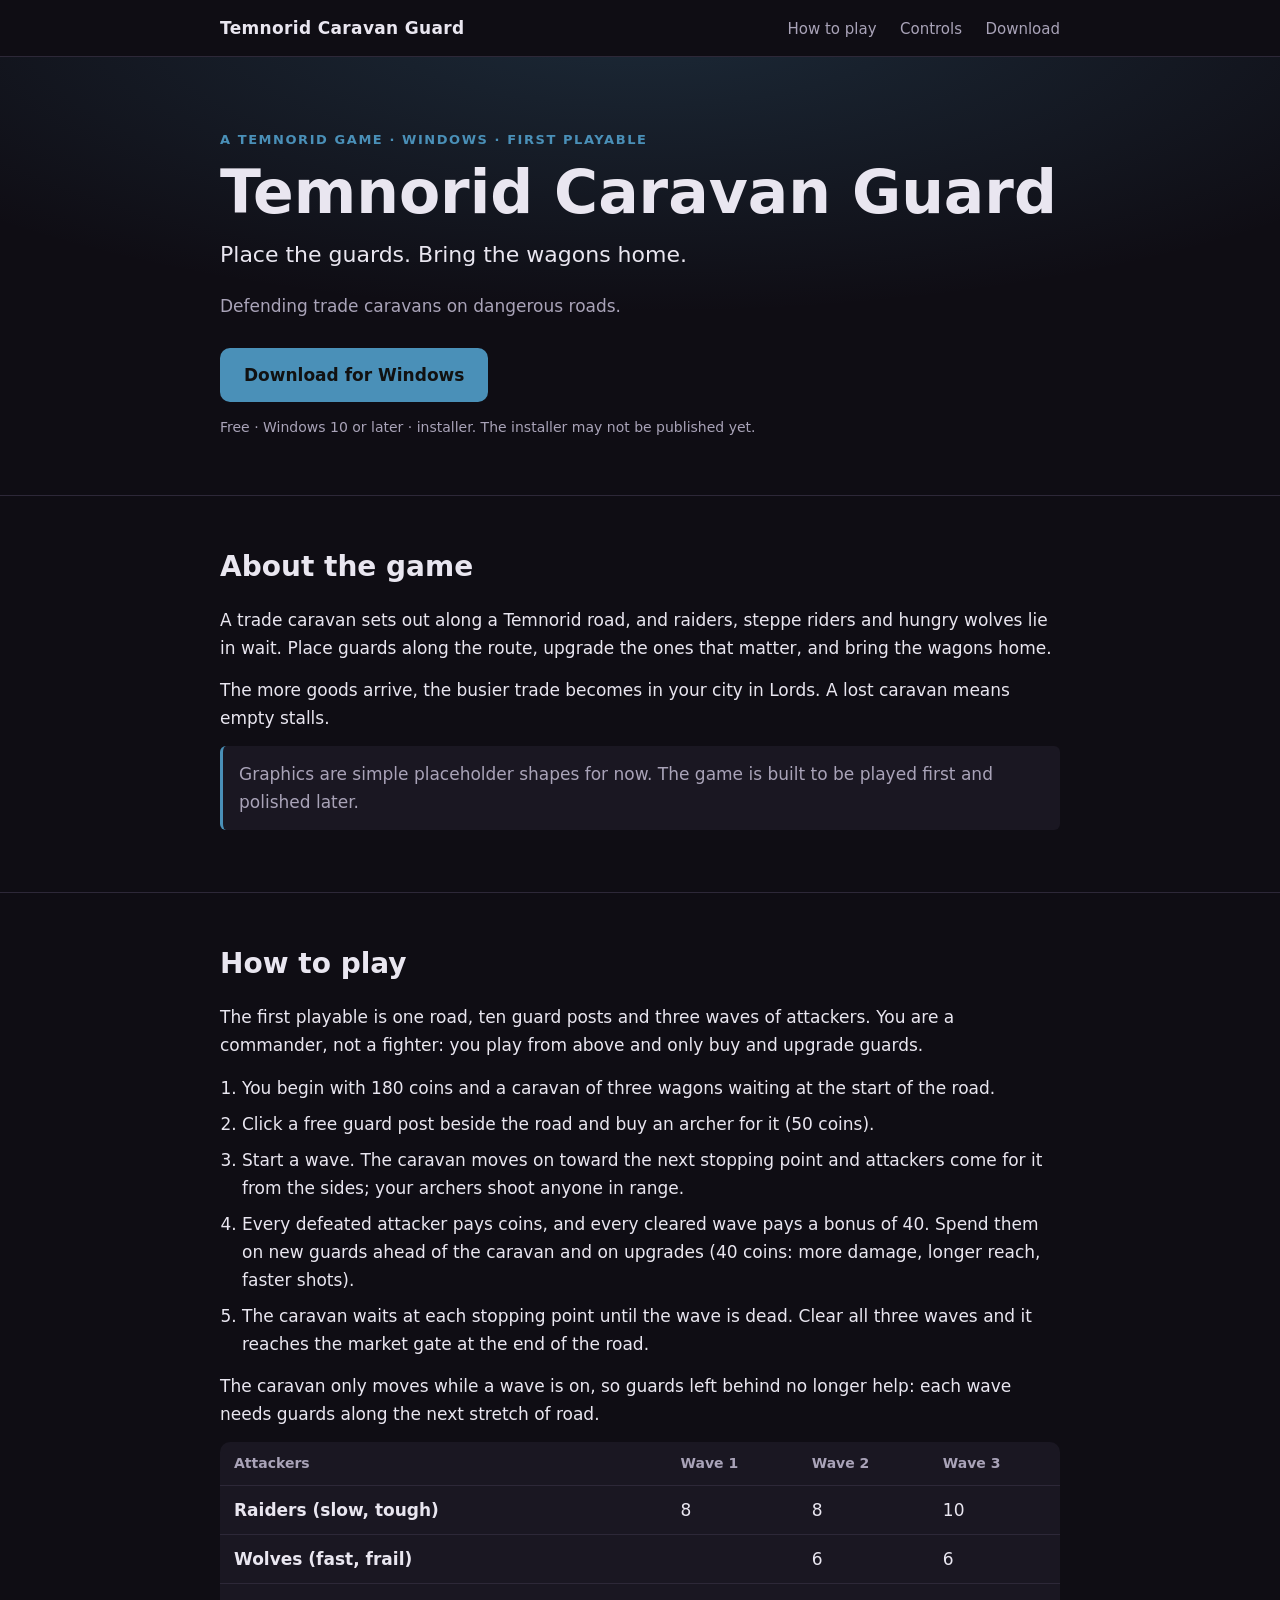
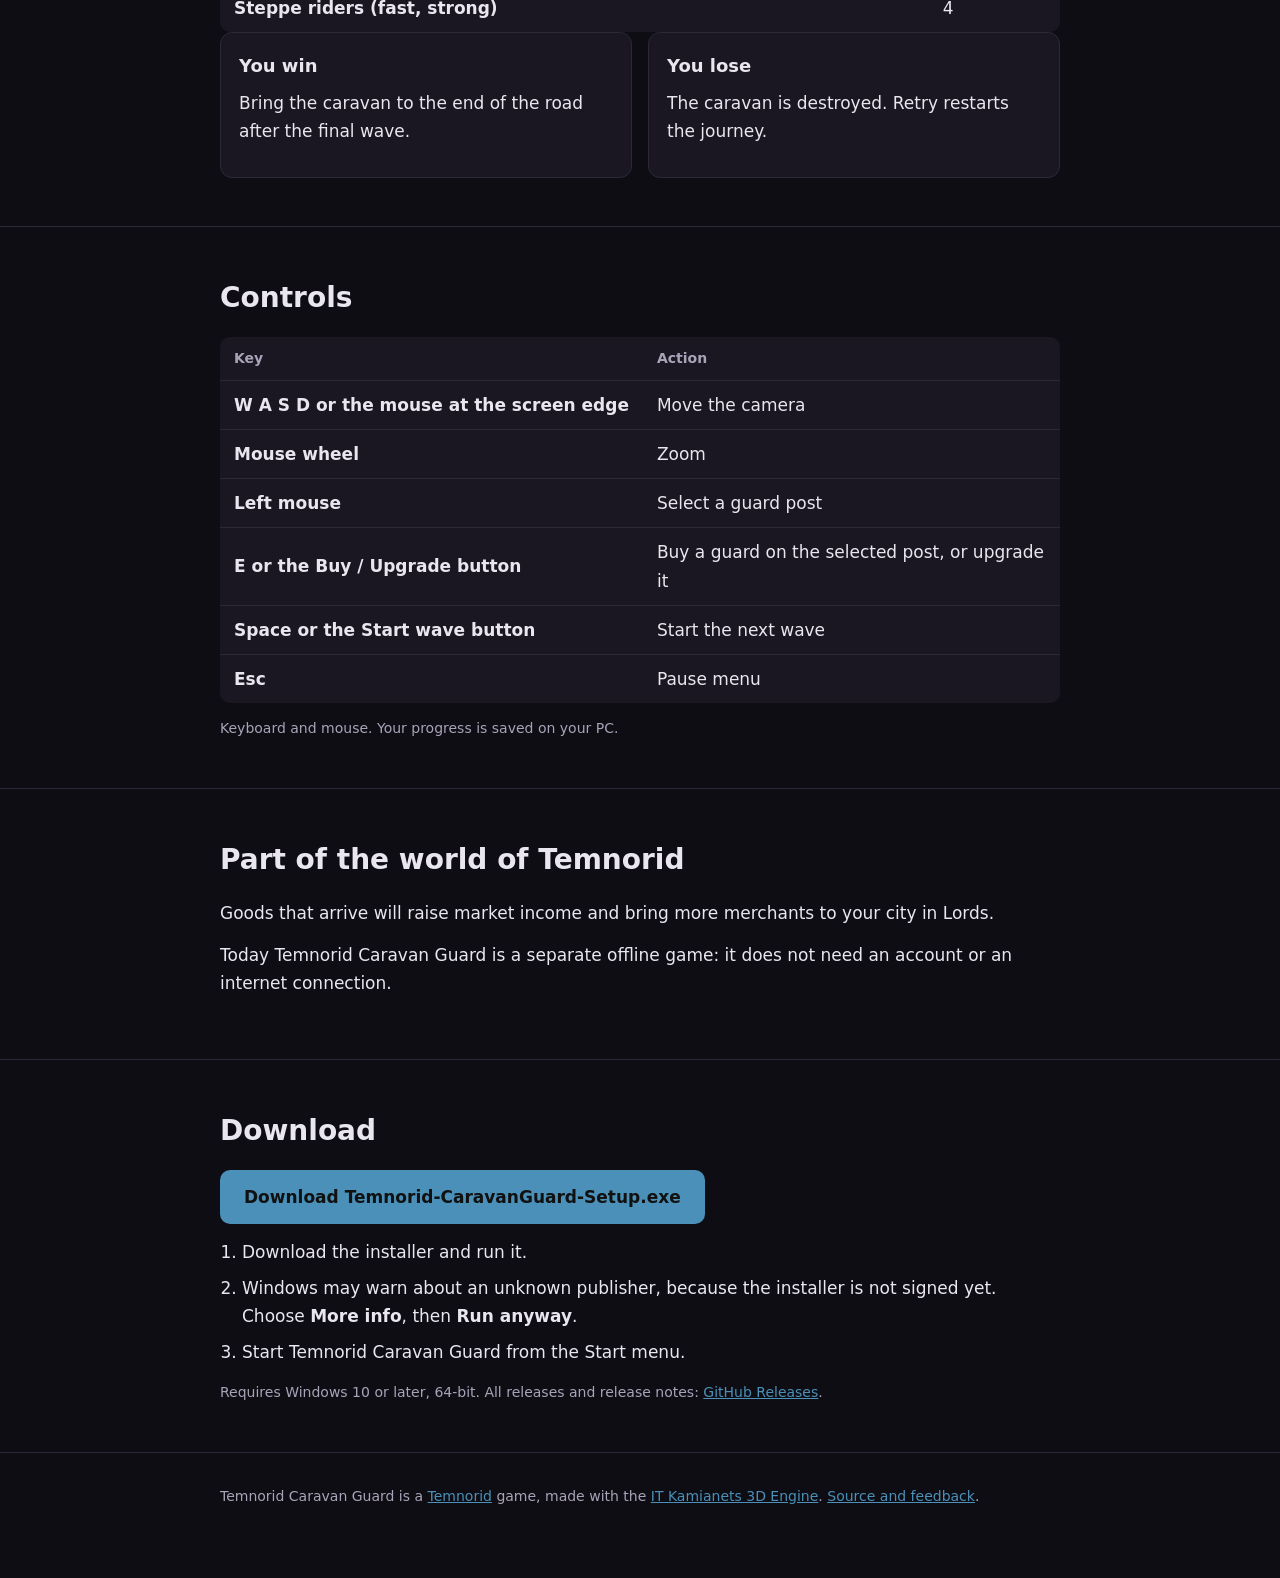
==== docs/index.html @ 2d2d74f9 "Initial release of Temnorid caravan-guard" ====
<!doctype html>
<html lang="en">
<head>
	<meta charset="utf-8">
	<meta name="viewport" content="width=device-width, initial-scale=1">
	<title>Temnorid Caravan Guard</title>
	<meta name="description" content="Temnorid Caravan Guard: A trade caravan sets out along a Temnorid road, and raiders, steppe riders and hungry wolves lie in wait. Place guards along the route, upgrade the ones that matter, and bring the wagons home.">
	<link rel="canonical" href="https://caravan-guard.temnorid.com/">
	<meta property="og:type" content="website">
	<meta property="og:title" content="Temnorid Caravan Guard">
	<meta property="og:description" content="Defending trade caravans on dangerous roads. Place the guards. Bring the wagons home.">
	<meta property="og:url" content="https://caravan-guard.temnorid.com/">
	<meta name="theme-color" content="#0f0d14">
	<style>
		:root { --accent: #4a90b8; --bg: #0f0d14; --panel: #1a1722; --line: #2d2838; --text: #e9e6f0; --muted: #a9a3b8; }
		* { box-sizing: border-box; }
		html { scroll-behavior: smooth; }
		body { margin: 0; background: var(--bg); color: var(--text); font: 17px/1.65 system-ui, -apple-system, "Segoe UI", Roboto, sans-serif; }
		a { color: var(--accent); }
		.wrap { max-width: 880px; margin: 0 auto; padding: 0 20px; }
		header.site { border-bottom: 1px solid var(--line); }
		header.site .wrap { display: flex; align-items: center; justify-content: space-between; padding-top: 14px; padding-bottom: 14px; }
		.brand { font-weight: 700; color: var(--text); text-decoration: none; letter-spacing: .02em; }
		nav a { margin-left: 18px; color: var(--muted); text-decoration: none; font-size: 15px; }
		nav a:hover { color: var(--text); }
		.hero { padding: 72px 0 56px; border-bottom: 1px solid var(--line); background: radial-gradient(900px 300px at 50% -10%, color-mix(in srgb, var(--accent) 22%, transparent), transparent); }
		.eyebrow { color: var(--accent); font-weight: 700; letter-spacing: .12em; text-transform: uppercase; font-size: 13px; margin: 0 0 10px; }
		h1 { font-size: clamp(36px, 7vw, 60px); line-height: 1.08; margin: 0 0 12px; }
		.tagline { font-size: 22px; color: var(--text); margin: 0 0 18px; }
		.lead { color: var(--muted); max-width: 640px; margin: 0 0 28px; }
		.btn { display: inline-block; background: var(--accent); color: #111; font-weight: 700; padding: 13px 24px; border-radius: 10px; text-decoration: none; }
		.btn:hover { filter: brightness(1.1); }
		.fine { color: var(--muted); font-size: 14px; margin: 14px 0 0; }
		section { padding: 48px 0; border-bottom: 1px solid var(--line); }
		h2 { font-size: 28px; margin: 0 0 16px; }
		h3 { font-size: 18px; margin: 28px 0 8px; }
		p { margin: 0 0 14px; }
		ol, ul { padding-left: 22px; margin: 0 0 14px; }
		li { margin-bottom: 8px; }
		table { width: 100%; border-collapse: collapse; background: var(--panel); border-radius: 10px; overflow: hidden; }
		th, td { text-align: left; padding: 10px 14px; border-bottom: 1px solid var(--line); }
		th { color: var(--muted); font-weight: 600; font-size: 14px; }
		tr:last-child td { border-bottom: 0; }
		td:first-child { white-space: nowrap; font-weight: 600; }
		.cards { display: grid; gap: 16px; grid-template-columns: repeat(auto-fit, minmax(240px, 1fr)); }
		.card { background: var(--panel); border: 1px solid var(--line); border-radius: 12px; padding: 18px; }
		.card h3 { margin-top: 0; }
		.note { background: var(--panel); border-left: 3px solid var(--accent); padding: 14px 16px; border-radius: 6px; color: var(--muted); }
		footer { padding: 32px 0 56px; color: var(--muted); font-size: 14px; }
		:focus-visible { outline: 2px solid var(--accent); outline-offset: 3px; }
		@media (max-width: 560px) { nav a:not(:last-child) { display: none; } }
	</style>
</head>
<body>
	<header class="site">
		<div class="wrap">
			<a class="brand" href="./">Temnorid Caravan Guard</a>
			<nav aria-label="Main">
				<a href="#play">How to play</a>
				<a href="#controls">Controls</a>
				<a href="#download">Download</a>
			</nav>
		</div>
	</header>

	<main>
		<div class="hero">
			<div class="wrap">
				<p class="eyebrow">A Temnorid game · Windows · first playable</p>
				<h1>Temnorid Caravan Guard</h1>
				<p class="tagline">Place the guards. Bring the wagons home.</p>
				<p class="lead">Defending trade caravans on dangerous roads.</p>
				<a class="btn" href="https://github.com/WebArtWork/caravan-guard.temnorid.com/releases/latest/download/Temnorid-CaravanGuard-Setup.exe">Download for Windows</a>
				<p class="fine">Free · Windows 10 or later · installer. The installer may not be published yet.</p>
			</div>
		</div>

		<section id="about">
			<div class="wrap">
				<h2>About the game</h2>
				<p>A trade caravan sets out along a Temnorid road, and raiders, steppe riders and hungry wolves lie in wait. Place guards along the route, upgrade the ones that matter, and bring the wagons home.</p>
				<p>The more goods arrive, the busier trade becomes in your city in Lords. A lost caravan means empty stalls.</p>
				<p class="note">Graphics are simple placeholder shapes for now. The game is built to be played first and polished later.</p>
			</div>
		</section>

		<section id="play">
			<div class="wrap">
				<h2>How to play</h2>
				<p>The first playable is one road, ten guard posts and three waves of attackers. You are a commander, not a fighter: you play from above and only buy and upgrade guards.</p>
				<ol>
						<li>You begin with 180 coins and a caravan of three wagons waiting at the start of the road.</li>
						<li>Click a free guard post beside the road and buy an archer for it (50 coins).</li>
						<li>Start a wave. The caravan moves on toward the next stopping point and attackers come for it from the sides; your archers shoot anyone in range.</li>
						<li>Every defeated attacker pays coins, and every cleared wave pays a bonus of 40. Spend them on new guards ahead of the caravan and on upgrades (40 coins: more damage, longer reach, faster shots).</li>
						<li>The caravan waits at each stopping point until the wave is dead. Clear all three waves and it reaches the market gate at the end of the road.</li>
					</ol>
					<p>The caravan only moves while a wave is on, so guards left behind no longer help: each wave needs guards along the next stretch of road.</p>
					<table>
						<thead><tr><th>Attackers</th><th>Wave 1</th><th>Wave 2</th><th>Wave 3</th></tr></thead>
						<tbody>
							<tr><td>Raiders (slow, tough)</td><td>8</td><td>8</td><td>10</td></tr>
							<tr><td>Wolves (fast, frail)</td><td></td><td>6</td><td>6</td></tr>
							<tr><td>Steppe riders (fast, strong)</td><td></td><td></td><td>4</td></tr>
						</tbody>
					</table>
				<div class="cards">
					<div class="card"><h3>You win</h3><p>Bring the caravan to the end of the road after the final wave.</p></div>
					<div class="card"><h3>You lose</h3><p>The caravan is destroyed. Retry restarts the journey.</p></div>
				</div>
			</div>
		</section>

		<section id="controls">
			<div class="wrap">
				<h2>Controls</h2>
				<table>
					<thead><tr><th>Key</th><th>Action</th></tr></thead>
					<tbody>
						<tr><td>W A S D or the mouse at the screen edge</td><td>Move the camera</td></tr>
						<tr><td>Mouse wheel</td><td>Zoom</td></tr>
						<tr><td>Left mouse</td><td>Select a guard post</td></tr>
							<tr><td>E or the Buy / Upgrade button</td><td>Buy a guard on the selected post, or upgrade it</td></tr>
						<tr><td>Space or the Start wave button</td><td>Start the next wave</td></tr>
						<tr><td>Esc</td><td>Pause menu</td></tr>
					</tbody>
				</table>
				<p class="fine">Keyboard and mouse. Your progress is saved on your PC.</p>
			</div>
		</section>

		<section id="lords">
			<div class="wrap">
				<h2>Part of the world of Temnorid</h2>
				<p>Goods that arrive will raise market income and bring more merchants to your city in Lords.</p>
				<p>Today Temnorid Caravan Guard is a separate offline game: it does not need an account or an internet connection.</p>
			</div>
		</section>

		<section id="download">
			<div class="wrap">
				<h2>Download</h2>
				<p><a class="btn" href="https://github.com/WebArtWork/caravan-guard.temnorid.com/releases/latest/download/Temnorid-CaravanGuard-Setup.exe">Download Temnorid-CaravanGuard-Setup.exe</a></p>
				<ol>
					<li>Download the installer and run it.</li>
					<li>Windows may warn about an unknown publisher, because the installer is not signed yet. Choose <strong>More info</strong>, then <strong>Run anyway</strong>.</li>
					<li>Start Temnorid Caravan Guard from the Start menu.</li>
				</ol>
				<p class="fine">Requires Windows 10 or later, 64-bit. All releases and release notes: <a href="https://github.com/WebArtWork/caravan-guard.temnorid.com/releases">GitHub Releases</a>.</p>
			</div>
		</section>
	</main>

	<footer>
		<div class="wrap">
			<p>Temnorid Caravan Guard is a <a href="https://temnorid.com">Temnorid</a> game, made with the <a href="https://3d.itkamianets.com">IT Kamianets 3D Engine</a>. <a href="https://github.com/WebArtWork/caravan-guard.temnorid.com">Source and feedback</a>.</p>
		</div>
	</footer>
</body>
</html>
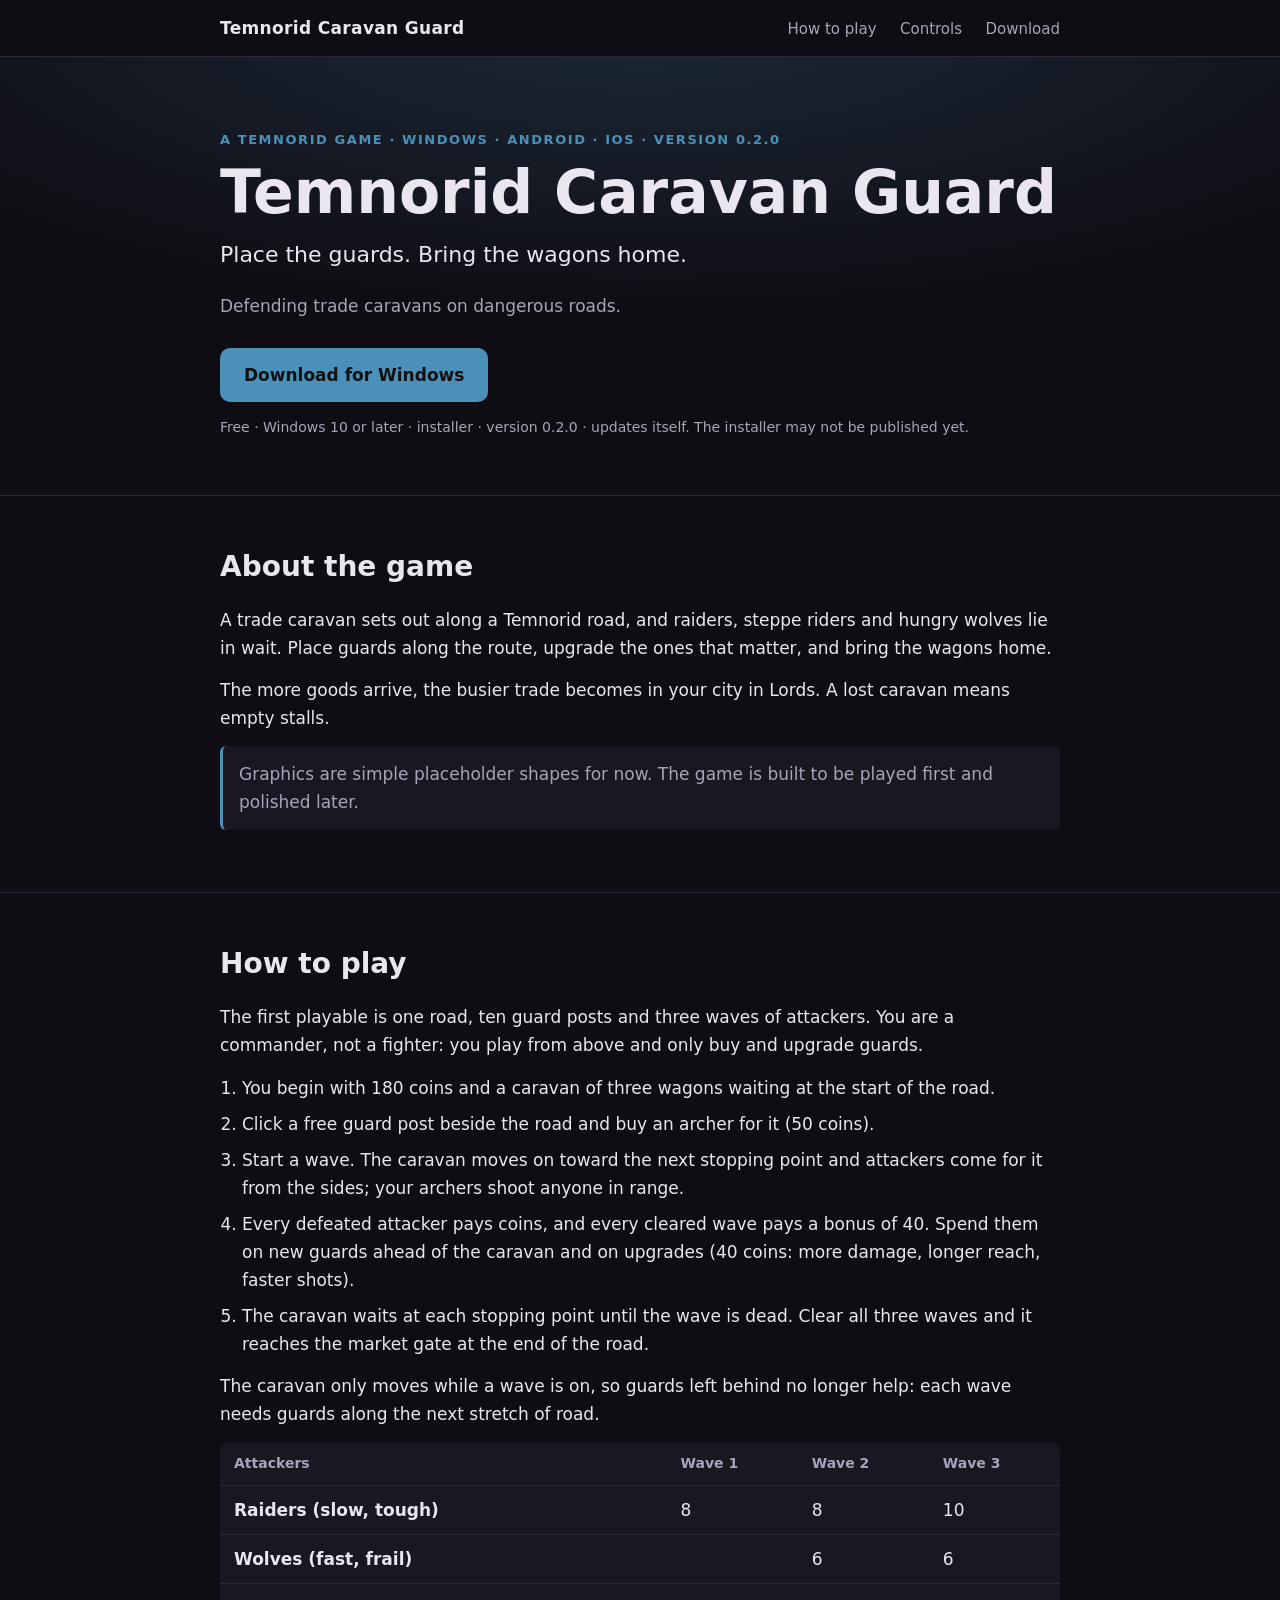
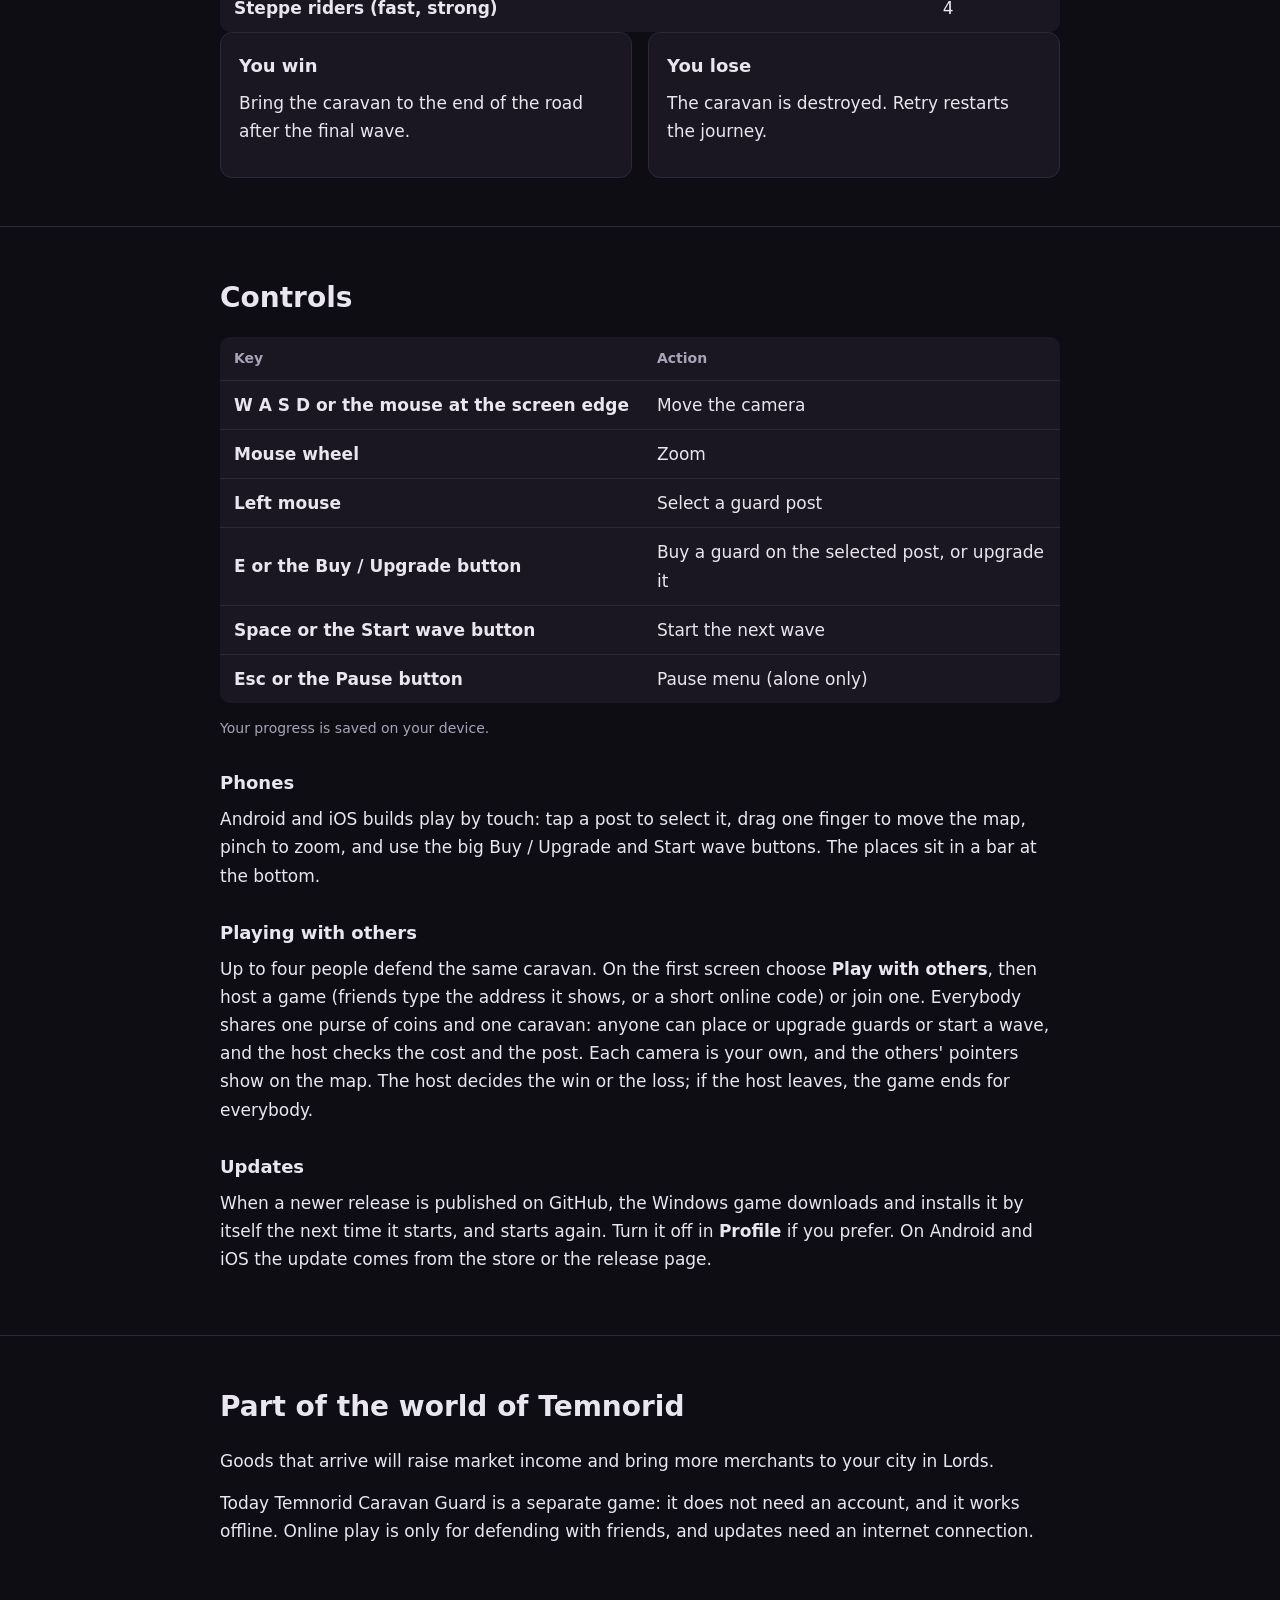
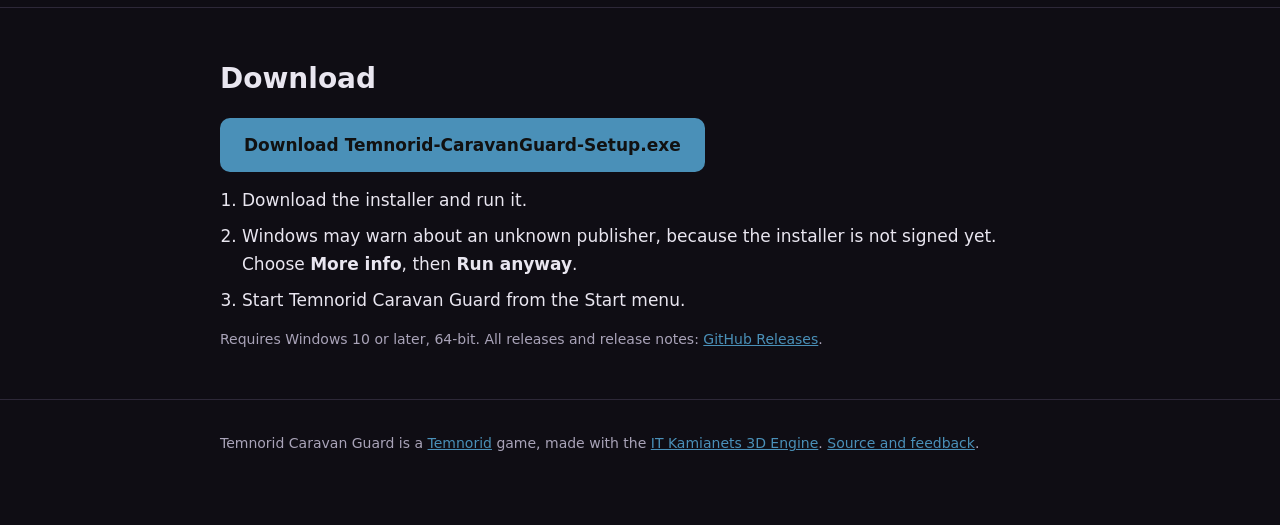
==== commit f411b89d: "0.2.0: Lords-style Boot, Menu and in-game bars, online play with others, touch controls for phones, " ====
--- a/docs/index.html
+++ b/docs/index.html
@@ -66,12 +66,12 @@
 	<main>
 		<div class="hero">
 			<div class="wrap">
-				<p class="eyebrow">A Temnorid game · Windows · first playable</p>
+				<p class="eyebrow">A Temnorid game · Windows · Android · iOS · version 0.2.0</p>
 				<h1>Temnorid Caravan Guard</h1>
 				<p class="tagline">Place the guards. Bring the wagons home.</p>
 				<p class="lead">Defending trade caravans on dangerous roads.</p>
 				<a class="btn" href="https://github.com/WebArtWork/caravan-guard.temnorid.com/releases/latest/download/Temnorid-CaravanGuard-Setup.exe">Download for Windows</a>
-				<p class="fine">Free · Windows 10 or later · installer. The installer may not be published yet.</p>
+				<p class="fine">Free · Windows 10 or later · installer · version 0.2.0 · updates itself. The installer may not be published yet.</p>
 			</div>
 		</div>
 
@@ -122,10 +122,16 @@
 						<tr><td>Left mouse</td><td>Select a guard post</td></tr>
 							<tr><td>E or the Buy / Upgrade button</td><td>Buy a guard on the selected post, or upgrade it</td></tr>
 						<tr><td>Space or the Start wave button</td><td>Start the next wave</td></tr>
-						<tr><td>Esc</td><td>Pause menu</td></tr>
+						<tr><td>Esc or the Pause button</td><td>Pause menu (alone only)</td></tr>
 					</tbody>
 				</table>
-				<p class="fine">Keyboard and mouse. Your progress is saved on your PC.</p>
+				<p class="fine">Your progress is saved on your device.</p>
+				<h3>Phones</h3>
+				<p>Android and iOS builds play by touch: tap a post to select it, drag one finger to move the map, pinch to zoom, and use the big Buy / Upgrade and Start wave buttons. The places sit in a bar at the bottom.</p>
+				<h3>Playing with others</h3>
+				<p>Up to four people defend the same caravan. On the first screen choose <strong>Play with others</strong>, then host a game (friends type the address it shows, or a short online code) or join one. Everybody shares one purse of coins and one caravan: anyone can place or upgrade guards or start a wave, and the host checks the cost and the post. Each camera is your own, and the others' pointers show on the map. The host decides the win or the loss; if the host leaves, the game ends for everybody.</p>
+				<h3>Updates</h3>
+				<p>When a newer release is published on GitHub, the Windows game downloads and installs it by itself the next time it starts, and starts again. Turn it off in <strong>Profile</strong> if you prefer. On Android and iOS the update comes from the store or the release page.</p>
 			</div>
 		</section>
 
@@ -133,7 +139,7 @@
 			<div class="wrap">
 				<h2>Part of the world of Temnorid</h2>
 				<p>Goods that arrive will raise market income and bring more merchants to your city in Lords.</p>
-				<p>Today Temnorid Caravan Guard is a separate offline game: it does not need an account or an internet connection.</p>
+				<p>Today Temnorid Caravan Guard is a separate game: it does not need an account, and it works offline. Online play is only for defending with friends, and updates need an internet connection.</p>
 			</div>
 		</section>
 
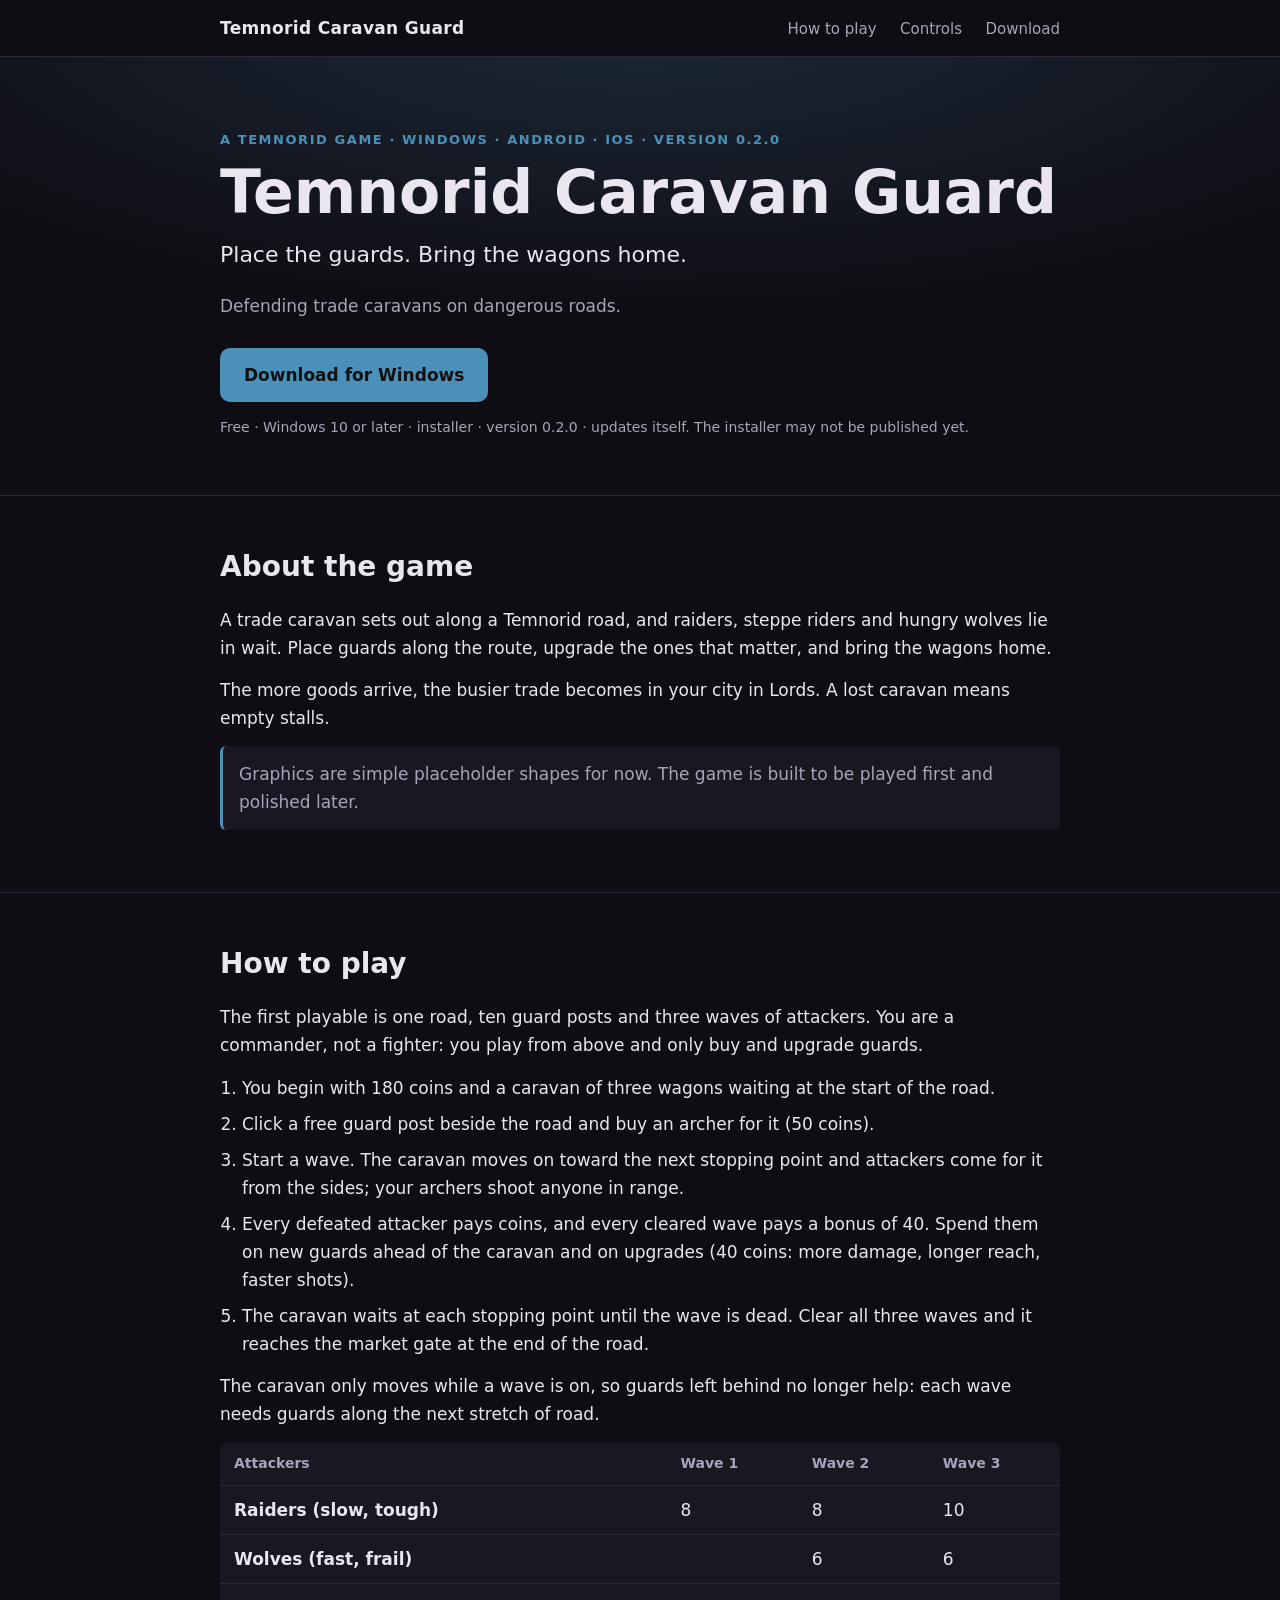
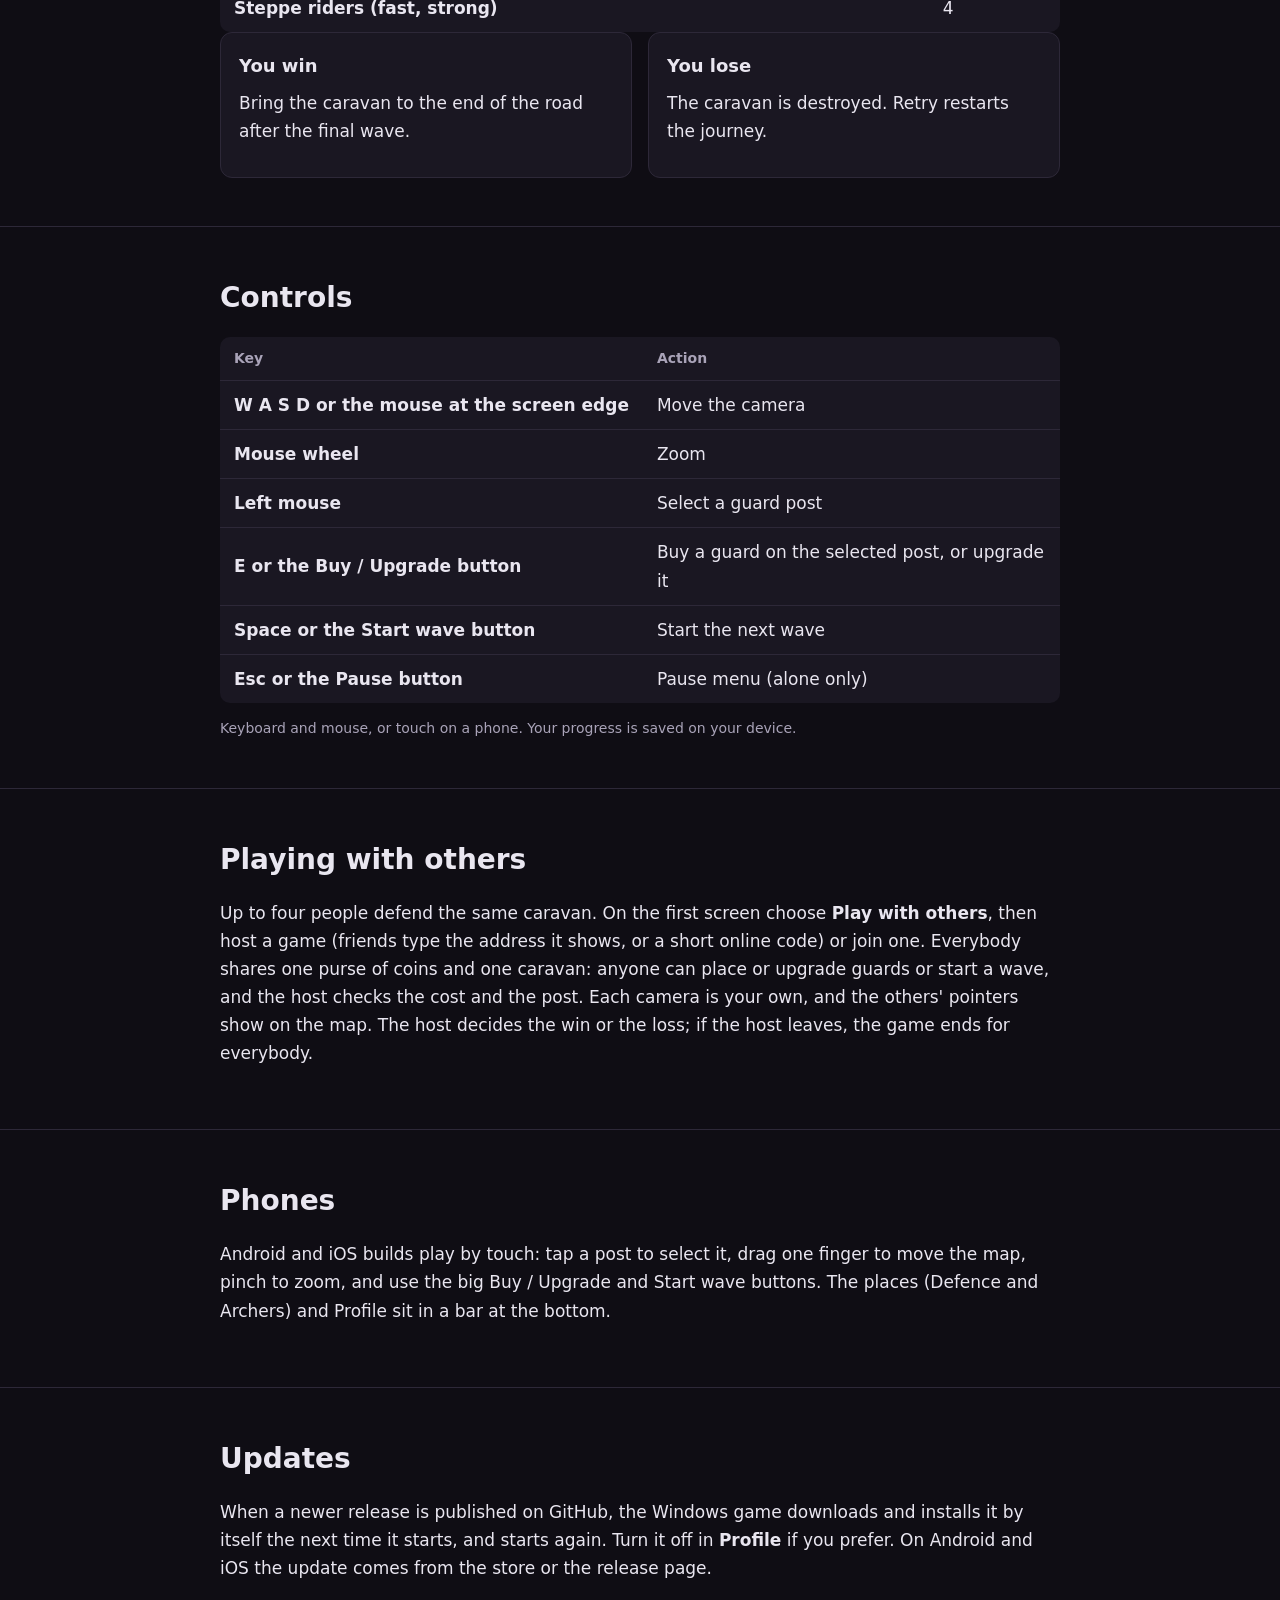
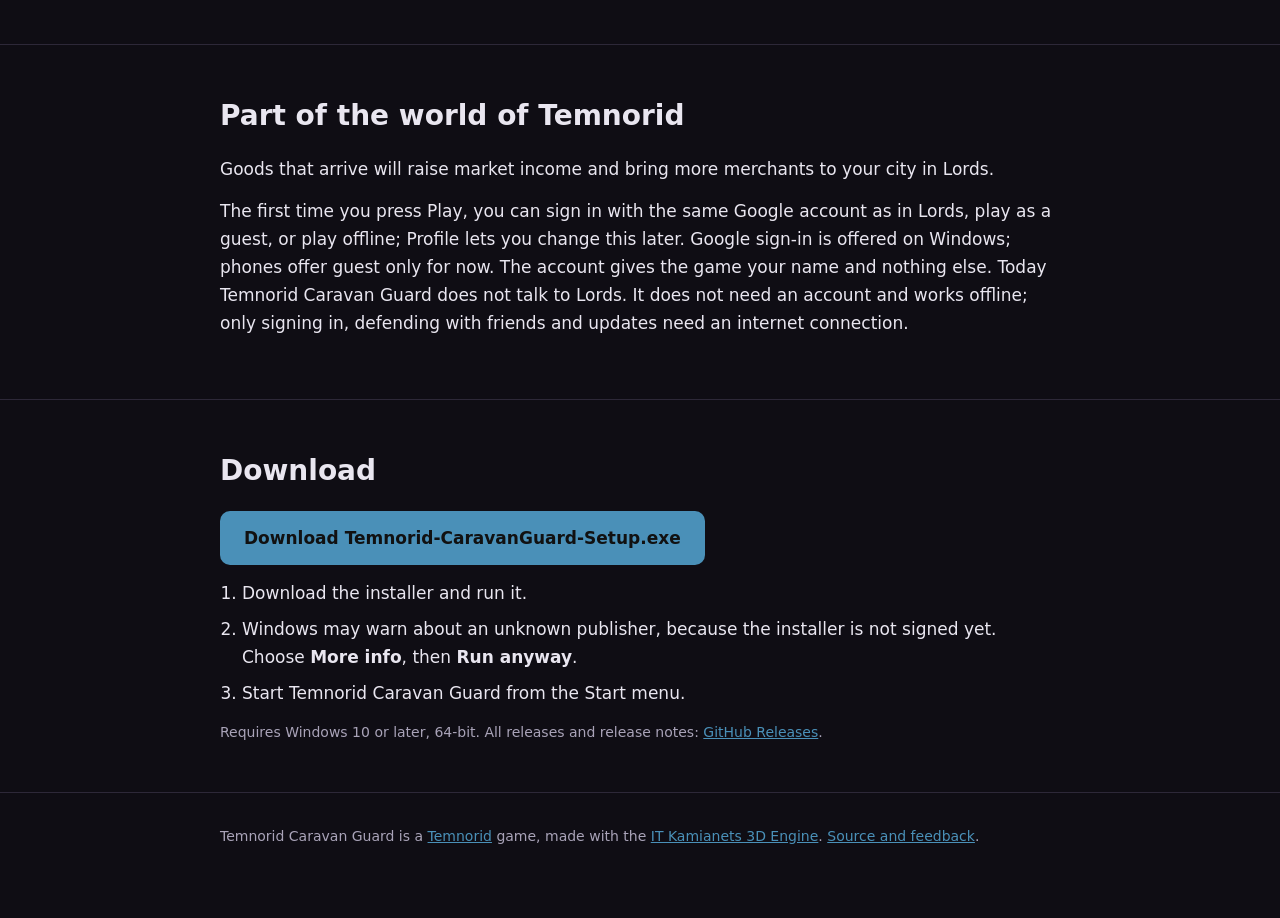
==== commit 8badac5a: "Docs page: describe the current menu, online play, phones, updates and sign-in" ====
--- a/docs/index.html
+++ b/docs/index.html
@@ -125,12 +125,27 @@
 						<tr><td>Esc or the Pause button</td><td>Pause menu (alone only)</td></tr>
 					</tbody>
 				</table>
-				<p class="fine">Your progress is saved on your device.</p>
-				<h3>Phones</h3>
-				<p>Android and iOS builds play by touch: tap a post to select it, drag one finger to move the map, pinch to zoom, and use the big Buy / Upgrade and Start wave buttons. The places sit in a bar at the bottom.</p>
-				<h3>Playing with others</h3>
+				<p class="fine">Keyboard and mouse, or touch on a phone. Your progress is saved on your device.</p>
+			</div>
+		</section>
+
+		<section id="others">
+			<div class="wrap">
+				<h2>Playing with others</h2>
 				<p>Up to four people defend the same caravan. On the first screen choose <strong>Play with others</strong>, then host a game (friends type the address it shows, or a short online code) or join one. Everybody shares one purse of coins and one caravan: anyone can place or upgrade guards or start a wave, and the host checks the cost and the post. Each camera is your own, and the others' pointers show on the map. The host decides the win or the loss; if the host leaves, the game ends for everybody.</p>
-				<h3>Updates</h3>
+			</div>
+		</section>
+
+		<section id="phones">
+			<div class="wrap">
+				<h2>Phones</h2>
+				<p>Android and iOS builds play by touch: tap a post to select it, drag one finger to move the map, pinch to zoom, and use the big Buy / Upgrade and Start wave buttons. The places (Defence and Archers) and Profile sit in a bar at the bottom.</p>
+			</div>
+		</section>
+
+		<section id="updates">
+			<div class="wrap">
+				<h2>Updates</h2>
 				<p>When a newer release is published on GitHub, the Windows game downloads and installs it by itself the next time it starts, and starts again. Turn it off in <strong>Profile</strong> if you prefer. On Android and iOS the update comes from the store or the release page.</p>
 			</div>
 		</section>
@@ -139,7 +154,7 @@
 			<div class="wrap">
 				<h2>Part of the world of Temnorid</h2>
 				<p>Goods that arrive will raise market income and bring more merchants to your city in Lords.</p>
-				<p>Today Temnorid Caravan Guard is a separate game: it does not need an account, and it works offline. Online play is only for defending with friends, and updates need an internet connection.</p>
+				<p>The first time you press Play, you can sign in with the same Google account as in Lords, play as a guest, or play offline; Profile lets you change this later. Google sign-in is offered on Windows; phones offer guest only for now. The account gives the game your name and nothing else. Today Temnorid Caravan Guard does not talk to Lords. It does not need an account and works offline; only signing in, defending with friends and updates need an internet connection.</p>
 			</div>
 		</section>
 
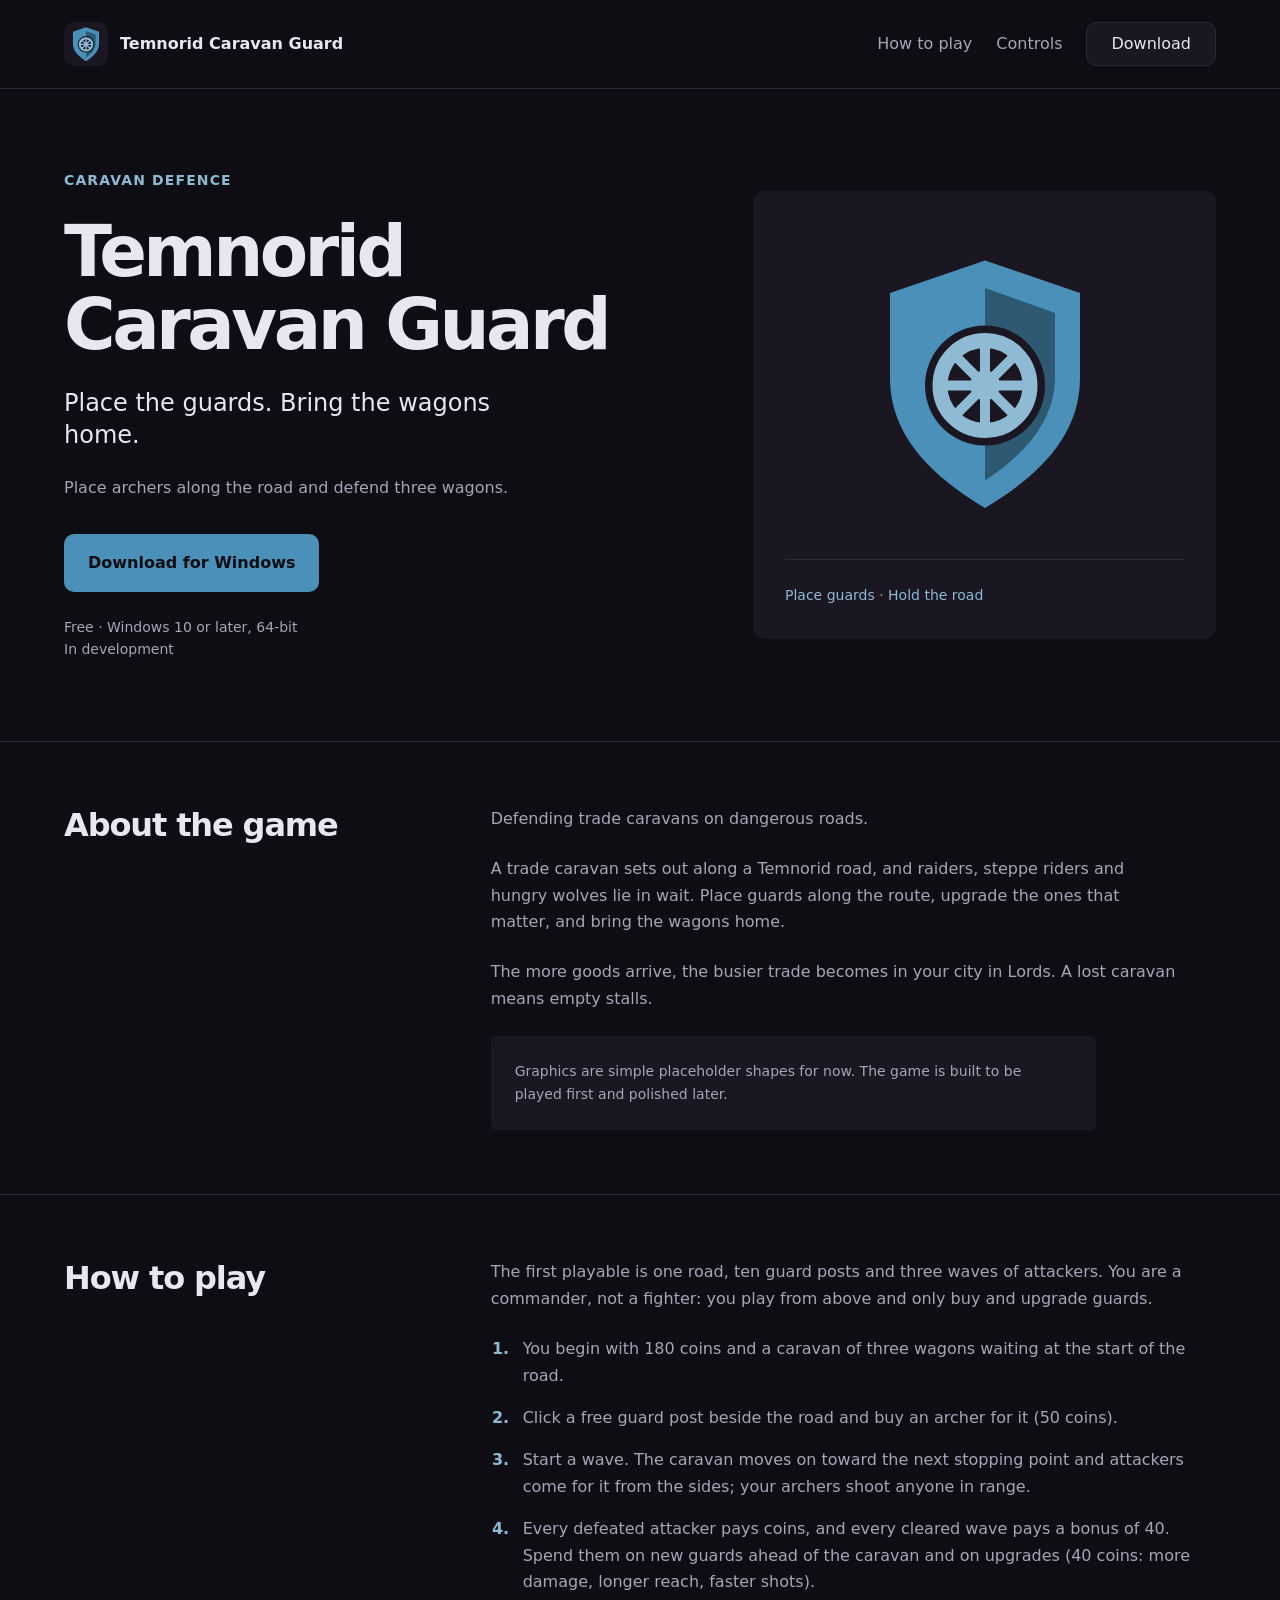
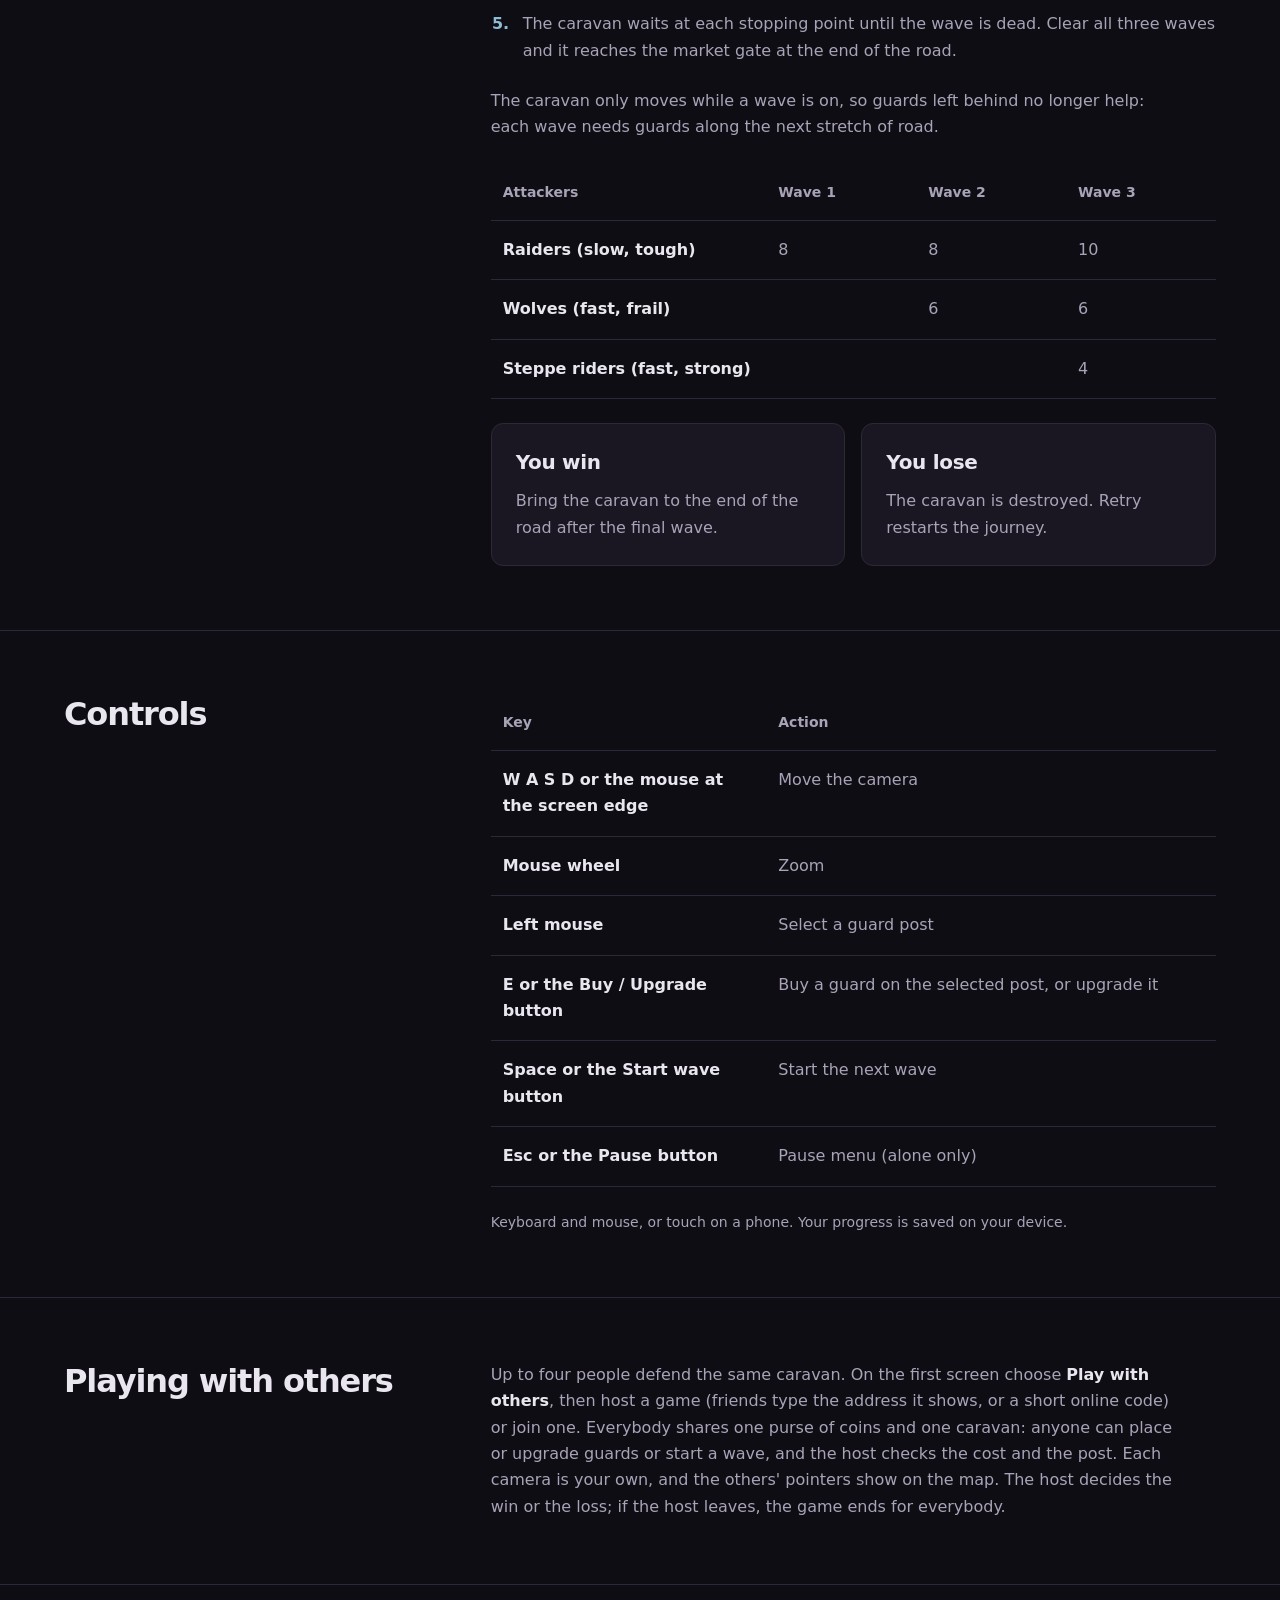
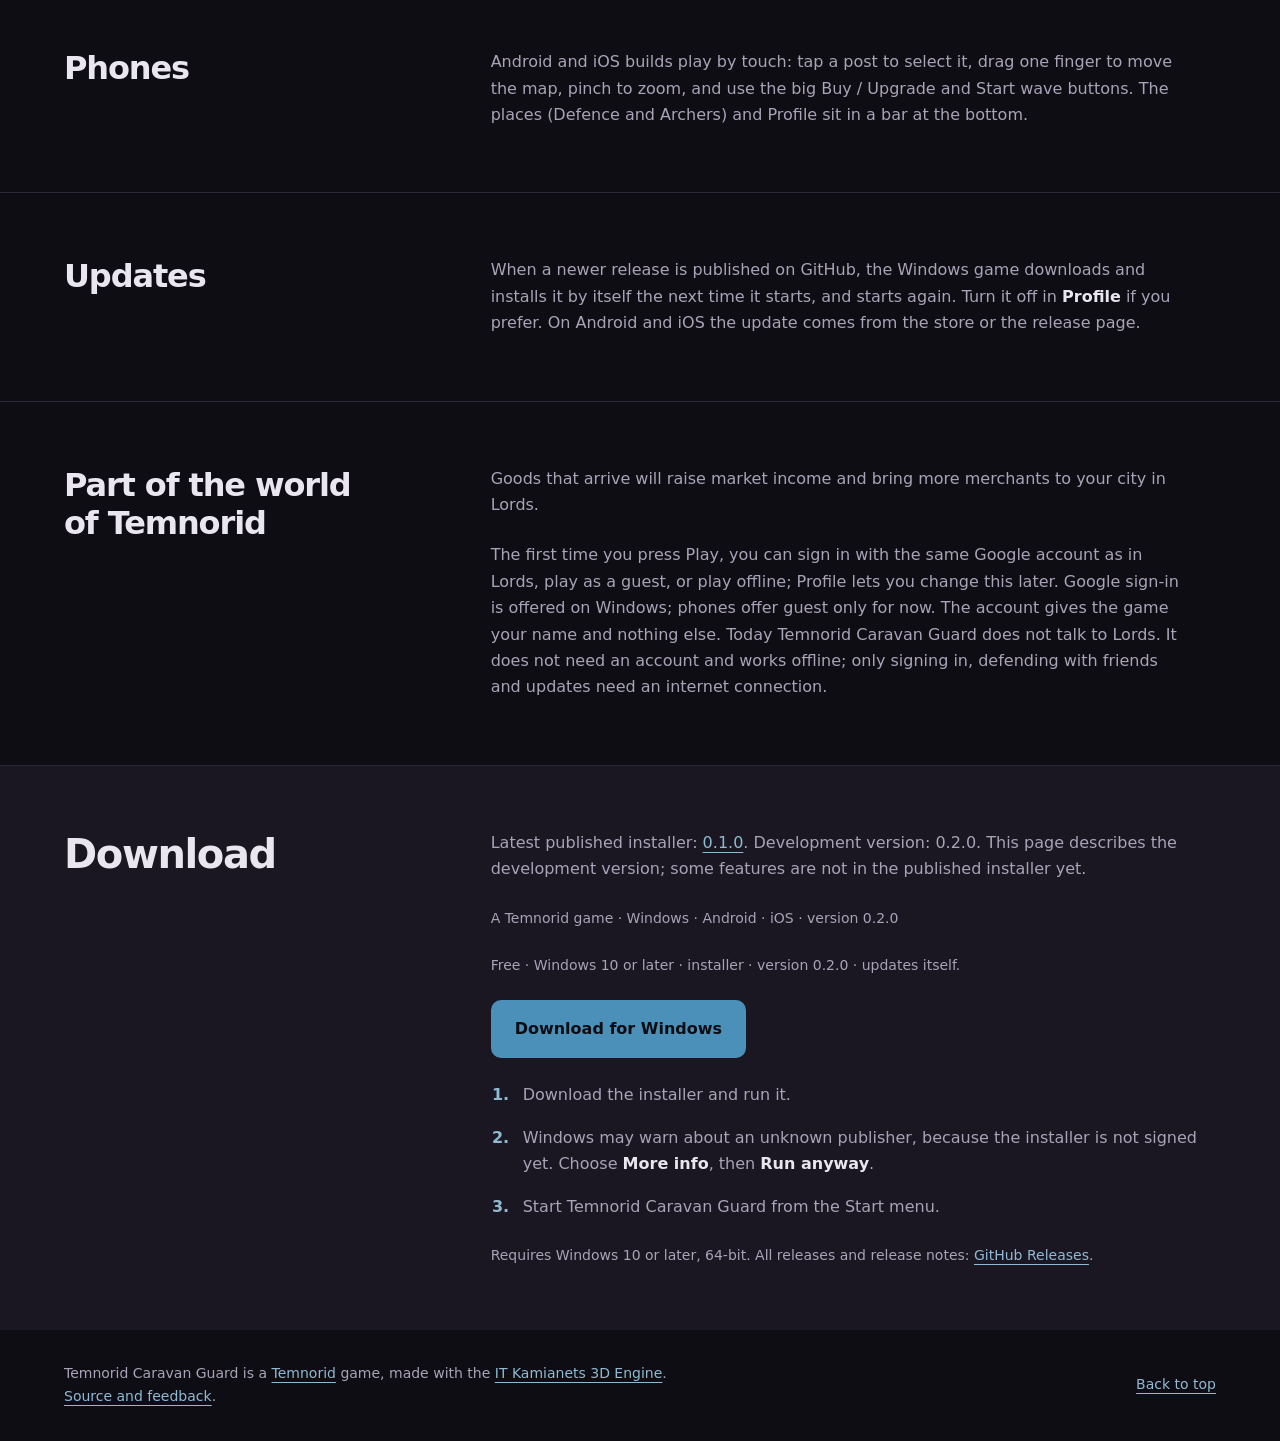
==== commit 45011ac8: "Improve caravan-guard website SEO, branding and responsive design" ====
--- a/docs/index.html
+++ b/docs/index.html
@@ -4,57 +4,95 @@
 	<meta charset="utf-8">
 	<meta name="viewport" content="width=device-width, initial-scale=1">
 	<title>Temnorid Caravan Guard</title>
-	<meta name="description" content="Temnorid Caravan Guard: A trade caravan sets out along a Temnorid road, and raiders, steppe riders and hungry wolves lie in wait. Place guards along the route, upgrade the ones that matter, and bring the wagons home.">
+	<meta name="description" content="Defend a trade caravan in Temnorid Caravan Guard. Place and upgrade archers along the road, survive three waves, and play alone or with friends.">
 	<link rel="canonical" href="https://caravan-guard.temnorid.com/">
+	<link rel="icon" href="/favicon.ico" sizes="16x16 32x32 48x48">
+	<link rel="icon" type="image/png" href="/favicon.png" sizes="48x48">
+	<link rel="icon" type="image/svg+xml" href="/favicon.svg" sizes="any">
+	<link rel="apple-touch-icon" href="/apple-touch-icon.png" sizes="180x180">
 	<meta property="og:type" content="website">
+	<meta property="og:site_name" content="Temnorid Caravan Guard">
 	<meta property="og:title" content="Temnorid Caravan Guard">
-	<meta property="og:description" content="Defending trade caravans on dangerous roads. Place the guards. Bring the wagons home.">
+	<meta property="og:description" content="Defend a trade caravan in Temnorid Caravan Guard. Place and upgrade archers along the road, survive three waves, and play alone or with friends.">
 	<meta property="og:url" content="https://caravan-guard.temnorid.com/">
+	<meta property="og:locale" content="en_US">
+	<meta property="og:image" content="https://caravan-guard.temnorid.com/seo-image.png">
+	<meta property="og:image:type" content="image/png">
+	<meta property="og:image:width" content="1200">
+	<meta property="og:image:height" content="630">
+	<meta property="og:image:alt" content="Temnorid Caravan Guard — Place guards · Hold the road">
+	<meta name="twitter:card" content="summary_large_image">
+	<meta name="twitter:title" content="Temnorid Caravan Guard">
+	<meta name="twitter:description" content="Defend a trade caravan in Temnorid Caravan Guard. Place and upgrade archers along the road, survive three waves, and play alone or with friends.">
+	<meta name="twitter:image" content="https://caravan-guard.temnorid.com/seo-image.png">
+	<meta name="twitter:image:alt" content="Temnorid Caravan Guard — Place guards · Hold the road">
 	<meta name="theme-color" content="#0f0d14">
-	<style>
-		:root { --accent: #4a90b8; --bg: #0f0d14; --panel: #1a1722; --line: #2d2838; --text: #e9e6f0; --muted: #a9a3b8; }
-		* { box-sizing: border-box; }
-		html { scroll-behavior: smooth; }
-		body { margin: 0; background: var(--bg); color: var(--text); font: 17px/1.65 system-ui, -apple-system, "Segoe UI", Roboto, sans-serif; }
-		a { color: var(--accent); }
-		.wrap { max-width: 880px; margin: 0 auto; padding: 0 20px; }
-		header.site { border-bottom: 1px solid var(--line); }
-		header.site .wrap { display: flex; align-items: center; justify-content: space-between; padding-top: 14px; padding-bottom: 14px; }
-		.brand { font-weight: 700; color: var(--text); text-decoration: none; letter-spacing: .02em; }
-		nav a { margin-left: 18px; color: var(--muted); text-decoration: none; font-size: 15px; }
-		nav a:hover { color: var(--text); }
-		.hero { padding: 72px 0 56px; border-bottom: 1px solid var(--line); background: radial-gradient(900px 300px at 50% -10%, color-mix(in srgb, var(--accent) 22%, transparent), transparent); }
-		.eyebrow { color: var(--accent); font-weight: 700; letter-spacing: .12em; text-transform: uppercase; font-size: 13px; margin: 0 0 10px; }
-		h1 { font-size: clamp(36px, 7vw, 60px); line-height: 1.08; margin: 0 0 12px; }
-		.tagline { font-size: 22px; color: var(--text); margin: 0 0 18px; }
-		.lead { color: var(--muted); max-width: 640px; margin: 0 0 28px; }
-		.btn { display: inline-block; background: var(--accent); color: #111; font-weight: 700; padding: 13px 24px; border-radius: 10px; text-decoration: none; }
-		.btn:hover { filter: brightness(1.1); }
-		.fine { color: var(--muted); font-size: 14px; margin: 14px 0 0; }
-		section { padding: 48px 0; border-bottom: 1px solid var(--line); }
-		h2 { font-size: 28px; margin: 0 0 16px; }
-		h3 { font-size: 18px; margin: 28px 0 8px; }
-		p { margin: 0 0 14px; }
-		ol, ul { padding-left: 22px; margin: 0 0 14px; }
-		li { margin-bottom: 8px; }
-		table { width: 100%; border-collapse: collapse; background: var(--panel); border-radius: 10px; overflow: hidden; }
-		th, td { text-align: left; padding: 10px 14px; border-bottom: 1px solid var(--line); }
-		th { color: var(--muted); font-weight: 600; font-size: 14px; }
-		tr:last-child td { border-bottom: 0; }
-		td:first-child { white-space: nowrap; font-weight: 600; }
-		.cards { display: grid; gap: 16px; grid-template-columns: repeat(auto-fit, minmax(240px, 1fr)); }
-		.card { background: var(--panel); border: 1px solid var(--line); border-radius: 12px; padding: 18px; }
-		.card h3 { margin-top: 0; }
-		.note { background: var(--panel); border-left: 3px solid var(--accent); padding: 14px 16px; border-radius: 6px; color: var(--muted); }
-		footer { padding: 32px 0 56px; color: var(--muted); font-size: 14px; }
-		:focus-visible { outline: 2px solid var(--accent); outline-offset: 3px; }
-		@media (max-width: 560px) { nav a:not(:last-child) { display: none; } }
-	</style>
+	<script type="application/ld+json">
+{
+  "@context": "https://schema.org",
+  "@graph": [
+    {
+      "@type": "WebSite",
+      "@id": "https://caravan-guard.temnorid.com/#website",
+      "name": "Temnorid Caravan Guard",
+      "url": "https://caravan-guard.temnorid.com/",
+      "inLanguage": "en",
+      "image": "https://caravan-guard.temnorid.com/seo-image.png",
+      "about": {
+        "@id": "https://caravan-guard.temnorid.com/#game"
+      }
+    },
+    {
+      "@type": "WebPage",
+      "@id": "https://caravan-guard.temnorid.com/#webpage",
+      "name": "Temnorid Caravan Guard",
+      "url": "https://caravan-guard.temnorid.com/",
+      "description": "Defend a trade caravan in Temnorid Caravan Guard. Place and upgrade archers along the road, survive three waves, and play alone or with friends.",
+      "isPartOf": {
+        "@id": "https://caravan-guard.temnorid.com/#website"
+      },
+      "about": {
+        "@id": "https://caravan-guard.temnorid.com/#game"
+      },
+      "primaryImageOfPage": {
+        "@type": "ImageObject",
+        "url": "https://caravan-guard.temnorid.com/seo-image.png",
+        "width": 1200,
+        "height": 630
+      }
+    },
+    {
+      "@type": "VideoGame",
+      "@id": "https://caravan-guard.temnorid.com/#game",
+      "name": "Temnorid Caravan Guard",
+      "url": "https://caravan-guard.temnorid.com/",
+      "description": "Defend a trade caravan in Temnorid Caravan Guard. Place and upgrade archers along the road, survive three waves, and play alone or with friends.",
+      "image": "https://caravan-guard.temnorid.com/seo-image.png",
+      "thumbnailUrl": "https://caravan-guard.temnorid.com/logo.png",
+      "genre": "Strategy",
+      "gamePlatform": "Windows",
+      "operatingSystem": "Windows 10 or later, 64-bit",
+      "softwareVersion": "0.1.0",
+      "downloadUrl": "https://github.com/WebArtWork/caravan-guard.temnorid.com/releases/latest/download/Temnorid-CaravanGuard-Setup.exe",
+      "releaseNotes": "https://github.com/WebArtWork/caravan-guard.temnorid.com/releases/tag/v0.1.0",
+      "isAccessibleForFree": true,
+      "inLanguage": "en",
+      "publisher": {
+        "@type": "Organization",
+        "name": "Temnorid",
+        "url": "https://temnorid.com/"
+      }
+    }
+  ]
+}
+</script>
+	<link rel="stylesheet" href="./site.css">
 </head>
 <body>
+<a class="skip-link" href="#main">Skip to content</a>
 	<header class="site">
 		<div class="wrap">
-			<a class="brand" href="./">Temnorid Caravan Guard</a>
+			<a class="brand" href="./"><img src="./logo.svg" alt="" width="44" height="44">Temnorid Caravan Guard</a>
 			<nav aria-label="Main">
 				<a href="#play">How to play</a>
 				<a href="#controls">Controls</a>
@@ -63,30 +101,23 @@
 		</div>
 	</header>
 
-	<main>
-		<div class="hero">
-			<div class="wrap">
-				<p class="eyebrow">A Temnorid game · Windows · Android · iOS · version 0.2.0</p>
+	<main id="main" tabindex="-1">
+		<div class="hero"><div class="wrap hero-grid"><div class="hero-copy">
+				<p class="eyebrow">Caravan defence</p>
 				<h1>Temnorid Caravan Guard</h1>
 				<p class="tagline">Place the guards. Bring the wagons home.</p>
-				<p class="lead">Defending trade caravans on dangerous roads.</p>
+				<p class="lead">Place archers along the road and defend three wagons.</p>
 				<a class="btn" href="https://github.com/WebArtWork/caravan-guard.temnorid.com/releases/latest/download/Temnorid-CaravanGuard-Setup.exe">Download for Windows</a>
-				<p class="fine">Free · Windows 10 or later · installer · version 0.2.0 · updates itself. The installer may not be published yet.</p>
-			</div>
-		</div>
+				<p class="fine">Free · Windows 10 or later, 64-bit<br>In development</p>
+			</div><figure class="brand-art"><img src="./logo.svg" alt="" width="1024" height="1024"><figcaption>Place guards · Hold the road</figcaption></figure></div></div>
 
-		<section id="about">
-			<div class="wrap">
-				<h2>About the game</h2>
+		<section id="about" aria-labelledby="about-title"><div class="wrap section-grid"><div class="section-intro"><h2 id="about-title">About the game</h2></div><div class="section-body"><p>Defending trade caravans on dangerous roads.</p>
 				<p>A trade caravan sets out along a Temnorid road, and raiders, steppe riders and hungry wolves lie in wait. Place guards along the route, upgrade the ones that matter, and bring the wagons home.</p>
 				<p>The more goods arrive, the busier trade becomes in your city in Lords. A lost caravan means empty stalls.</p>
 				<p class="note">Graphics are simple placeholder shapes for now. The game is built to be played first and polished later.</p>
-			</div>
-		</section>
+			</div></div></section>
 
-		<section id="play">
-			<div class="wrap">
-				<h2>How to play</h2>
+		<section id="play" aria-labelledby="play-title"><div class="wrap section-grid"><div class="section-intro"><h2 id="play-title">How to play</h2></div><div class="section-body">
 				<p>The first playable is one road, ten guard posts and three waves of attackers. You are a commander, not a fighter: you play from above and only buy and upgrade guards.</p>
 				<ol>
 						<li>You begin with 180 coins and a caravan of three wagons waiting at the start of the road.</li>
@@ -97,7 +128,7 @@
 					</ol>
 					<p>The caravan only moves while a wave is on, so guards left behind no longer help: each wave needs guards along the next stretch of road.</p>
 					<table>
-						<thead><tr><th>Attackers</th><th>Wave 1</th><th>Wave 2</th><th>Wave 3</th></tr></thead>
+						<thead><tr><th scope="col">Attackers</th><th scope="col">Wave 1</th><th scope="col">Wave 2</th><th scope="col">Wave 3</th></tr></thead>
 						<tbody>
 							<tr><td>Raiders (slow, tough)</td><td>8</td><td>8</td><td>10</td></tr>
 							<tr><td>Wolves (fast, frail)</td><td></td><td>6</td><td>6</td></tr>
@@ -108,14 +139,11 @@
 					<div class="card"><h3>You win</h3><p>Bring the caravan to the end of the road after the final wave.</p></div>
 					<div class="card"><h3>You lose</h3><p>The caravan is destroyed. Retry restarts the journey.</p></div>
 				</div>
-			</div>
-		</section>
+			</div></div></section>
 
-		<section id="controls">
-			<div class="wrap">
-				<h2>Controls</h2>
+		<section id="controls" aria-labelledby="controls-title"><div class="wrap section-grid"><div class="section-intro"><h2 id="controls-title">Controls</h2></div><div class="section-body">
 				<table>
-					<thead><tr><th>Key</th><th>Action</th></tr></thead>
+					<thead><tr><th scope="col">Key</th><th scope="col">Action</th></tr></thead>
 					<tbody>
 						<tr><td>W A S D or the mouse at the screen edge</td><td>Move the camera</td></tr>
 						<tr><td>Mouse wheel</td><td>Zoom</td></tr>
@@ -126,56 +154,40 @@
 					</tbody>
 				</table>
 				<p class="fine">Keyboard and mouse, or touch on a phone. Your progress is saved on your device.</p>
-			</div>
-		</section>
+			</div></div></section>
 
-		<section id="others">
-			<div class="wrap">
-				<h2>Playing with others</h2>
+		<section id="others" aria-labelledby="others-title"><div class="wrap section-grid"><div class="section-intro"><h2 id="others-title">Playing with others</h2></div><div class="section-body">
 				<p>Up to four people defend the same caravan. On the first screen choose <strong>Play with others</strong>, then host a game (friends type the address it shows, or a short online code) or join one. Everybody shares one purse of coins and one caravan: anyone can place or upgrade guards or start a wave, and the host checks the cost and the post. Each camera is your own, and the others' pointers show on the map. The host decides the win or the loss; if the host leaves, the game ends for everybody.</p>
-			</div>
-		</section>
+			</div></div></section>
 
-		<section id="phones">
-			<div class="wrap">
-				<h2>Phones</h2>
+		<section id="phones" aria-labelledby="phones-title"><div class="wrap section-grid"><div class="section-intro"><h2 id="phones-title">Phones</h2></div><div class="section-body">
 				<p>Android and iOS builds play by touch: tap a post to select it, drag one finger to move the map, pinch to zoom, and use the big Buy / Upgrade and Start wave buttons. The places (Defence and Archers) and Profile sit in a bar at the bottom.</p>
-			</div>
-		</section>
+			</div></div></section>
 
-		<section id="updates">
-			<div class="wrap">
-				<h2>Updates</h2>
+		<section id="updates" aria-labelledby="updates-title"><div class="wrap section-grid"><div class="section-intro"><h2 id="updates-title">Updates</h2></div><div class="section-body">
 				<p>When a newer release is published on GitHub, the Windows game downloads and installs it by itself the next time it starts, and starts again. Turn it off in <strong>Profile</strong> if you prefer. On Android and iOS the update comes from the store or the release page.</p>
-			</div>
-		</section>
+			</div></div></section>
 
-		<section id="lords">
-			<div class="wrap">
-				<h2>Part of the world of Temnorid</h2>
+		<section id="lords" aria-labelledby="lords-title"><div class="wrap section-grid"><div class="section-intro"><h2 id="lords-title">Part of the world of Temnorid</h2></div><div class="section-body">
 				<p>Goods that arrive will raise market income and bring more merchants to your city in Lords.</p>
 				<p>The first time you press Play, you can sign in with the same Google account as in Lords, play as a guest, or play offline; Profile lets you change this later. Google sign-in is offered on Windows; phones offer guest only for now. The account gives the game your name and nothing else. Today Temnorid Caravan Guard does not talk to Lords. It does not need an account and works offline; only signing in, defending with friends and updates need an internet connection.</p>
-			</div>
-		</section>
+			</div></div></section>
 
-		<section id="download">
-			<div class="wrap">
-				<h2>Download</h2>
-				<p><a class="btn" href="https://github.com/WebArtWork/caravan-guard.temnorid.com/releases/latest/download/Temnorid-CaravanGuard-Setup.exe">Download Temnorid-CaravanGuard-Setup.exe</a></p>
+		<section id="download" aria-labelledby="download-title"><div class="wrap section-grid"><div class="section-intro"><h2 id="download-title">Download</h2></div><div class="section-body"><p class="release-status">Latest published installer: <a href="https://github.com/WebArtWork/caravan-guard.temnorid.com/releases/tag/v0.1.0">0.1.0</a>. Development version: 0.2.0. This page describes the development version; some features are not in the published installer yet.</p><p class="release-meta">A Temnorid game · Windows · Android · iOS · version 0.2.0</p><p class="fine">Free · Windows 10 or later · installer · version 0.2.0 · updates itself. </p>
+				<p><a class="btn" href="https://github.com/WebArtWork/caravan-guard.temnorid.com/releases/latest/download/Temnorid-CaravanGuard-Setup.exe">Download for Windows</a></p>
 				<ol>
 					<li>Download the installer and run it.</li>
 					<li>Windows may warn about an unknown publisher, because the installer is not signed yet. Choose <strong>More info</strong>, then <strong>Run anyway</strong>.</li>
 					<li>Start Temnorid Caravan Guard from the Start menu.</li>
 				</ol>
 				<p class="fine">Requires Windows 10 or later, 64-bit. All releases and release notes: <a href="https://github.com/WebArtWork/caravan-guard.temnorid.com/releases">GitHub Releases</a>.</p>
-			</div>
-		</section>
+			</div></div></section>
 	</main>
 
 	<footer>
 		<div class="wrap">
 			<p>Temnorid Caravan Guard is a <a href="https://temnorid.com">Temnorid</a> game, made with the <a href="https://3d.itkamianets.com">IT Kamianets 3D Engine</a>. <a href="https://github.com/WebArtWork/caravan-guard.temnorid.com">Source and feedback</a>.</p>
-		</div>
+		<a class="back-top" href="#main">Back to top</a></div>
 	</footer>
 </body>
 </html>
--- a/docs/site.css
+++ b/docs/site.css
@@ -0,0 +1,89 @@
+:root { --accent: #4a90b8; --bg: #0f0d14; --panel: #1a1722; --line: #2d2838; --text: #e9e6f0; --muted: #a9a3b8; --accent-soft: #8fbad3; --button-text: #0f0d14; }
+
+:root { color-scheme: dark; --radius: .75rem; }
+* { box-sizing: border-box; }
+html { scroll-padding-top: 7rem; }
+body { margin: 0; background: var(--bg); color: var(--text); font: 1rem/1.65 system-ui,-apple-system,"Segoe UI",Roboto,sans-serif; }
+a { color: var(--accent-soft); text-underline-offset: .25rem; }
+a:hover { color: var(--text); }
+:focus-visible { outline: .125rem solid var(--accent-soft); outline-offset: .25rem; }
+::selection { background: var(--accent); color: var(--button-text); }
+.wrap { width: min(100% - 3rem,72rem); margin-inline: auto; }
+.skip-link { position: absolute; top: -6rem; left: 1.5rem; z-index: 4; background: var(--accent); color: var(--button-text); padding: .75rem 1.5rem; border-radius: .625rem; }
+.skip-link:focus { top: 1rem; }
+header.site { position: sticky; top: 0; z-index: 2; background: var(--bg); border-bottom: .0625rem solid var(--line); }
+header.site .wrap { display: flex; align-items: center; justify-content: space-between; min-height: 5.5rem; gap: 1.5rem; }
+.brand { display: inline-flex; align-items: center; gap: .75rem; font-weight: 700; text-decoration: none; color: var(--text); min-height: 2.75rem; }
+.brand img { width: 2.75rem; height: 2.75rem; border-radius: .625rem; flex: none; }
+nav { display: flex; align-items: center; gap: 1.5rem; }
+nav a { display: inline-flex; align-items: center; justify-content: center; min-height: 2.75rem; text-decoration: none; color: var(--muted); }
+nav a:last-child { border: .0625rem solid var(--line); border-radius: .625rem; background: var(--panel); color: var(--text); padding-inline: 1.5rem; }
+nav a:last-child:hover { border-color: var(--accent); }
+h1,h2,h3,p,figure { margin: 0; }
+h1,h2,h3 { text-wrap: balance; }
+.hero { padding-block: 5rem; }
+.hero-grid { display: grid; grid-template-columns: minmax(0,1.35fr) minmax(0,1fr); align-items: center; gap: 4rem; }
+.eyebrow { color: var(--accent-soft); font-size: .875rem; font-weight: 600; letter-spacing: .08em; text-transform: uppercase; margin-bottom: 1.5rem; }
+h1 { font-size: clamp(3rem,5.5vw,5rem); line-height: 1.04; letter-spacing: -.05em; font-weight: 700; }
+.tagline { font-size: 1.5rem; line-height: 1.35; margin-top: 1.5rem; max-width: 30ch; }
+.lead { color: var(--muted); max-width: 48ch; margin-top: 1.5rem; }
+.hero .btn { margin-top: 2rem; }
+.btn { display: inline-flex; align-items: center; justify-content: center; min-height: 3.5rem; padding: 1rem 1.5rem; border-radius: .625rem; background: var(--accent); color: var(--button-text); font-weight: 700; text-decoration: none; text-align: center; max-width: 100%; overflow-wrap: anywhere; }
+.btn:hover { background: var(--accent-soft); color: var(--bg); }
+.fine { font-size: .875rem; color: var(--muted); line-height: 1.6; }
+.hero .fine { margin-top: 1.5rem; }
+.brand-art { background: var(--panel); padding: 2rem; border-radius: var(--radius); }
+.brand-art img { display: block; width: 100%; max-width: 20rem; height: auto; margin-inline: auto; }
+.brand-art figcaption { font-size: .875rem; color: var(--accent-soft); border-top: .0625rem solid var(--line); padding-top: 1.5rem; margin-top: 1rem; }
+section { padding-block: 4rem; border-top: .0625rem solid var(--line); }
+.section-grid { display: grid; grid-template-columns: minmax(0,1fr) minmax(0,2fr); gap: 4rem; align-items: start; }
+h2 { font-size: 2rem; line-height: 1.2; letter-spacing: -.035em; }
+h3 { font-size: 1.25rem; line-height: 1.4; font-weight: 600; letter-spacing: -.015em; }
+.section-body { min-width: 0; }
+.section-body > * + * { margin-top: 1.5rem; }
+.section-body > h3 { margin-top: 2rem; }
+.section-body p { max-width: 68ch; color: var(--muted); }
+.section-body strong { color: var(--text); font-weight: 600; }
+ol,ul { padding-left: 1.5rem; margin: 0; color: var(--muted); }
+li { padding-left: .25rem; margin-bottom: .75rem; }
+li::marker { color: var(--accent-soft); font-weight: 600; }
+ol li { padding-left: .5rem; margin-bottom: 1rem; }
+.cards { display: grid; grid-template-columns: repeat(auto-fit,minmax(min(100%,15rem),1fr)); gap: 1rem; }
+.card { display: flex; flex-direction: column; padding: 1.5rem; background: var(--panel); border: .0625rem solid var(--line); border-radius: var(--radius); }
+.card p { flex: 1; margin-top: .75rem; }
+.note { background: var(--panel); padding: 1.5rem; border-radius: .375rem; font-size: .875rem; }
+table { width: 100%; border-collapse: collapse; text-align: left; }
+caption { color: var(--muted); font-size: .875rem; text-align: left; margin-bottom: 1rem; }
+th,td { padding: 1rem .75rem; border-bottom: .0625rem solid var(--line); vertical-align: top; overflow-wrap: anywhere; }
+thead th { color: var(--muted); font-weight: 600; font-size: .875rem; }
+td { color: var(--muted); }
+td:first-child { color: var(--text); font-weight: 600; width: 38%; }
+.shot { background: var(--panel); padding: 1.5rem; border-radius: var(--radius); color: var(--muted); font-size: .875rem; }
+.release-meta { color: var(--accent-soft); font-size: .875rem; }
+#download { background: var(--panel); }
+#download .section-intro h2 { font-size: 2.5rem; }
+footer { color: var(--muted); font-size: .875rem; padding-block: 2rem; }
+footer .wrap { display: flex; flex-wrap: wrap; justify-content: space-between; align-items: start; gap: 1.5rem; }
+footer p { max-width: 68ch; }
+.back-top { display: inline-flex; align-items: center; min-height: 2.75rem; }
+@media (max-width:900px) { .hero-grid,.section-grid { gap: 2rem; } .brand-art { padding: 1.5rem; } nav { gap: 1rem; } }
+@media (max-width:700px) {
+ html { scroll-padding-top: 1.5rem; }
+ header.site { position: relative; }
+ header.site .wrap { flex-wrap: wrap; gap: 0; padding-top: 1rem; }
+ .brand { padding-bottom: .75rem; }
+ nav { width: 100%; flex-wrap: wrap; justify-content: space-between; gap: .5rem; border-top: .0625rem solid var(--line); padding-block: .5rem; }
+ nav a { flex: 1; padding-inline: .25rem; text-align: center; }
+ nav:has(a:nth-child(4)) { display: grid; grid-template-columns: repeat(2,minmax(0,1fr)); gap: .25rem .75rem; }
+ nav a:last-child { padding-inline: .75rem; }
+ .hero { padding-block: 3rem; }
+ .hero-grid,.section-grid { grid-template-columns: minmax(0,1fr); gap: 2rem; }
+ h1 { font-size: clamp(2.75rem,11vw,4rem); }
+ .hero .btn { display: flex; width: 100%; }
+ .brand-art img { max-width: 12rem; }
+ section { padding-block: 3rem; }
+ .cards { grid-template-columns: minmax(0,1fr); }
+ th,td { padding: .75rem .5rem; }
+ footer .wrap { flex-direction: column; }
+}
+@media (prefers-reduced-motion:no-preference) { html { scroll-behavior: smooth; } }
